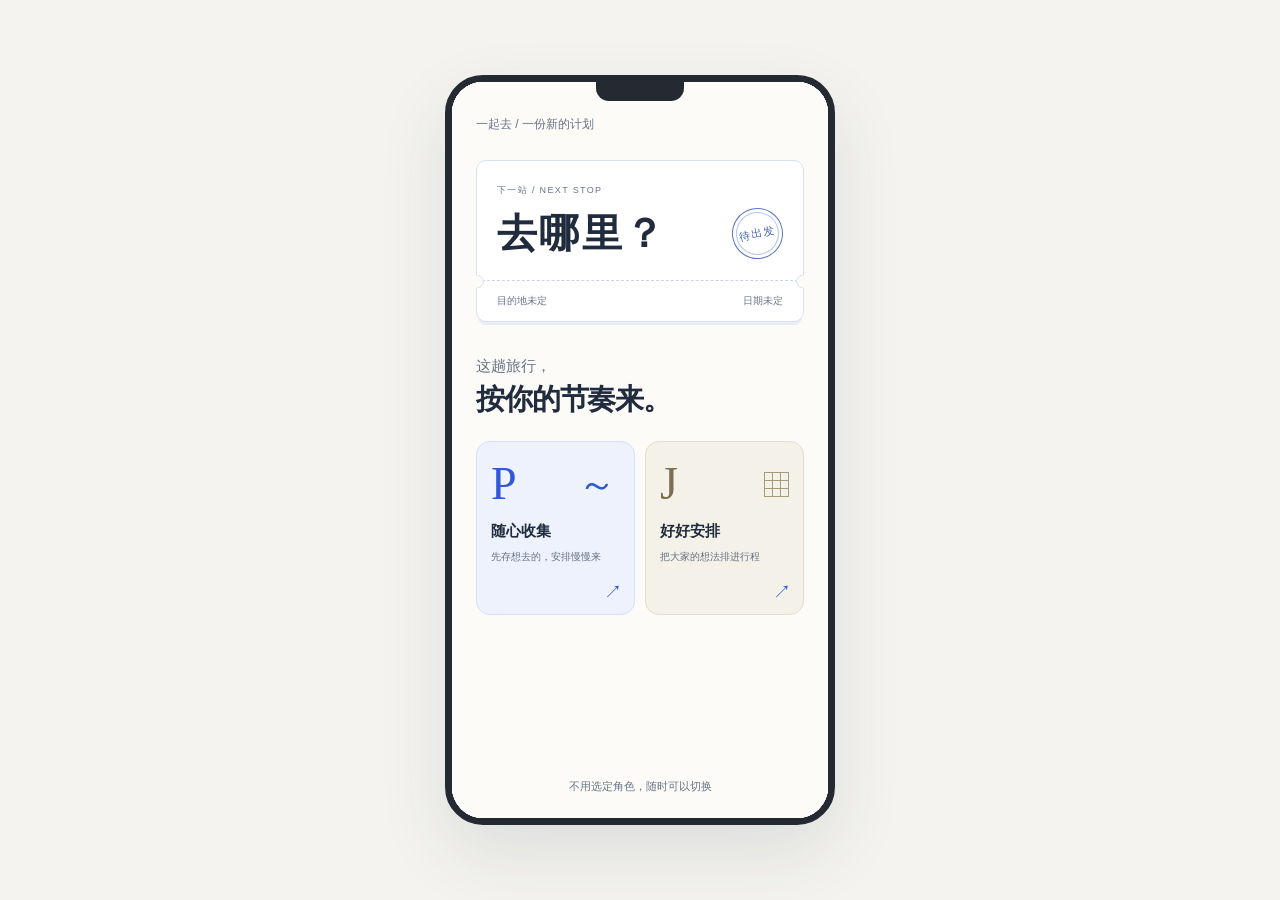
==== demo/yiqi/animation-embed.html @ e72c4ee9 "一起去衍生模块：操作动画嵌入 + 交互流程SVG" ====
<!doctype html>
<html lang="zh-CN">
<head>
  <meta charset="utf-8">
  <meta name="viewport" content="width=device-width, initial-scale=1">
  <meta name="theme-color" content="#f4f3ef">
  <title>一起去 · 操作动画</title>
  <style>
    * { box-sizing: border-box; }
    body {
      margin: 0;
      min-height: 100vh;
      display: grid;
      place-items: center;
      padding: 16px;
      background: #f4f3ef;
      font-family: -apple-system, BlinkMacSystemFont, "PingFang SC", "Microsoft YaHei", sans-serif;
    }
    .device {
      position: relative;
      width: min(390px, 100%);
      height: min(750px, calc(100vh - 32px));
      overflow: hidden;
      border: 7px solid #242932;
      border-radius: 38px;
      background: #fff;
      box-shadow: 0 28px 70px #2533561c;
    }
    .device::before {
      position: absolute;
      z-index: 5;
      top: 0;
      left: 50%;
      width: 88px;
      height: 19px;
      border-radius: 0 0 13px 13px;
      background: #242932;
      transform: translateX(-50%);
      content: "";
    }
    iframe { display: block; width: 100%; height: 100%; border: 0; pointer-events: none; }
    .load-note {
      position: absolute;
      z-index: 7;
      inset: 0;
      display: grid;
      place-content: center;
      padding: 26px;
      background: white;
      color: #687387;
      font-size: 13px;
      line-height: 1.8;
      text-align: center;
    }
    [hidden] { display: none !important; }
    @media (prefers-reduced-motion: reduce) { * { animation: none !important; transition: none !important; } }
  </style>
</head>
<body>
  <div class="device">
    <iframe id="product" title="一起去实际产品操作演示" tabindex="-1"></iframe>
    <div class="load-note" id="load-note">正在准备空白计划…</div>
  </div>
  <script>
    const frame = document.querySelector('#product');
    const loadNote = document.querySelector('#load-note');
    const reducedMotion = window.matchMedia('(prefers-reduced-motion: reduce)');
    let controller;
    let speed = 1;
    let doc;
    let cursor;
    let focusBox;
    let cursorPoint = { x: 180, y: 300 };

    function animate(duration, update, signal) {
      return new Promise((resolve, reject) => {
        let elapsed = 0;
        let last = performance.now();
        let request;
        const abort = () => { cancelAnimationFrame(request); reject(new DOMException('Cancelled', 'AbortError')); };
        if (signal.aborted) { abort(); return; }
        signal.addEventListener('abort', abort, { once: true });
        const tick = (now) => {
          const delta = Math.min(now - last, 80);
          last = now;
          if (!document.hidden) {
            elapsed += delta * speed;
            update?.(Math.min(1, elapsed / duration));
          }
          if (elapsed >= duration) { signal.removeEventListener('abort', abort); resolve(); }
          else request = requestAnimationFrame(tick);
        };
        request = requestAnimationFrame(tick);
      });
    }
    const wait = (duration, signal) => animate(duration, null, signal);

    function positionCursor(point) {
      cursorPoint = point;
      cursor.style.left = `${point.x}px`;
      cursor.style.top = `${point.y}px`;
    }

    async function moveCursor(point, signal) {
      const start = { ...cursorPoint };
      cursor.style.opacity = '1';
      await animate(reducedMotion.matches ? 50 : 550, (t) => {
        const eased = t * t * (3 - 2 * t);
        positionCursor({ x: start.x + (point.x - start.x) * eased, y: start.y + (point.y - start.y) * eased });
      }, signal);
    }

    async function reveal(element, signal) {
      element.scrollIntoView({ block: 'nearest', inline: 'nearest', behavior: 'instant' });
      await wait(350, signal);
      const rect = element.getBoundingClientRect();
      return { x: rect.x + rect.width / 2, y: rect.y + rect.height / 2 };
    }

    async function highlight(element, signal, duration = 1500) {
      await reveal(element, signal);
      const rect = element.getBoundingClientRect();
      Object.assign(focusBox.style, { left: `${rect.left - 3}px`, top: `${rect.top - 3}px`, width: `${rect.width + 6}px`, height: `${rect.height + 6}px`, opacity: '1' });
      await wait(duration, signal);
      focusBox.style.opacity = '0';
    }

    async function click(selector, signal) {
      const element = doc.querySelector(selector);
      if (!element) throw new Error(`找不到演示操作：${selector}`);
      await moveCursor(await reveal(element, signal), signal);
      cursor.classList.add('pressed');
      await wait(180, signal);
      element.click();
      cursor.classList.remove('pressed');
      await wait(600, signal);
    }

    function pointer(target, type, point) {
      target.dispatchEvent(new frame.contentWindow.PointerEvent(type, {
        bubbles: true, cancelable: true, pointerId: 7, pointerType: 'mouse', isPrimary: true,
        button: 0, buttons: type === 'pointerup' ? 0 : 1, clientX: point.x, clientY: point.y
      }));
    }

    async function drag(source, destination, signal) {
      await moveCursor(await reveal(source, signal), signal);
      pointer(source, 'pointerdown', cursorPoint);
      cursor.classList.add('pressed');
      await wait(350, signal);
      const start = { ...cursorPoint };
      await animate(reducedMotion.matches ? 80 : 1700, (t) => {
        const eased = t * t * (3 - 2 * t);
        const point = { x: start.x + (destination.x - start.x) * eased, y: start.y + (destination.y - start.y) * eased };
        positionCursor(point);
        pointer(doc, 'pointermove', point);
      }, signal);
      await wait(450, signal);
      pointer(doc, 'pointerup', destination);
      cursor.classList.remove('pressed');
      await wait(800, signal);
    }

    async function run(signal) {
      await wait(1800, signal);
      await click('[data-entry-mode="p"]', signal);
      await wait(1800, signal);
      await click('.drop-zone', signal);
      await click('#idea-input', signal);
      const input = doc.querySelector('#idea-input');
      for (const letter of '人民公园') {
        input.value += letter;
        input.dispatchEvent(new frame.contentWindow.Event('input', { bubbles: true }));
        await wait(260, signal);
      }
      await wait(600, signal);
      await click('#save-idea', signal);
      await highlight(doc.querySelector('.inspiration-chip'), signal);
      await click('[data-mode="j"]', signal);
      await highlight(doc.querySelector('#idea-pool'), signal, 1700);
      const source = doc.querySelector('#place-list .drag-item');
      await reveal(source, signal);
      const slot = doc.querySelector('.schedule-slot[data-day="0"][data-period="下午"]');
      const rect = slot.getBoundingClientRect();
      await drag(source, { x: rect.x + rect.width / 2, y: rect.y + 13 }, signal);
      if (!slot.contains(source)) throw new Error('卡片没有落入目标课表格');
      await highlight(source, signal, 1000);
      const handle = source.querySelector('.resize-handle');
      const handlePoint = await reveal(handle, signal);
      await drag(handle, { x: handlePoint.x, y: handlePoint.y + 34 }, signal);
      if (source.dataset.span !== '1.5') throw new Error('卡片时长未更新');
      await highlight(source, signal, 1400);
      await click('[data-mode="p"]', signal);
      await highlight(doc.querySelector('[data-day-summary="0"]'), signal, 2500);
      cursor.style.opacity = '0';
    }

    function loadFrame(signal) {
      return new Promise((resolve, reject) => {
        const cleanup = () => { clearTimeout(timeout); frame.removeEventListener('load', loaded); signal.removeEventListener('abort', aborted); };
        const aborted = () => { cleanup(); reject(new DOMException('Cancelled', 'AbortError')); };
        const loaded = () => {
          cleanup();
          try {
            doc = frame.contentDocument;
            if (!doc?.querySelector('.drop-zone')) throw new Error('请通过 HTTP 服务打开此动画，并将 index.html 放在同一目录。');
            const style = doc.createElement('style');
            style.textContent = '.screen-content{padding-top:34px!important}.demo-cursor{position:fixed;z-index:150;width:23px;height:23px;margin:-11px 0 0 -11px;border:2px solid #3158d5;border-radius:50%;background:#ffffffb3;box-shadow:0 0 0 6px #3158d51c;pointer-events:none;opacity:0}.demo-cursor.pressed{background:#3158d580;box-shadow:0 0 0 9px #3158d520}.demo-focus{position:fixed;z-index:140;border:2px solid #3158d5;border-radius:12px;box-shadow:0 0 0 5px #3158d510;pointer-events:none;opacity:0}';
            doc.head.appendChild(style);
            cursor = doc.createElement('div');
            cursor.className = 'demo-cursor';
            cursor.setAttribute('aria-hidden', 'true');
            focusBox = doc.createElement('div');
            focusBox.className = 'demo-focus';
            focusBox.setAttribute('aria-hidden', 'true');
            doc.body.append(cursor, focusBox);
            cursorPoint = { x: frame.clientWidth / 2, y: 300 };
            resolve();
          } catch (error) { reject(error); }
        };
        const timeout = setTimeout(() => { cleanup(); reject(new Error('产品页面加载超时，请重试。')); }, 10000);
        frame.addEventListener('load', loaded);
        signal.addEventListener('abort', aborted, { once: true });
        frame.src = `index.html?state=empty&embed=1&run=${Date.now()}`;
      });
    }

    async function loop() {
      controller?.abort();
      controller = new AbortController();
      const { signal } = controller;
      loadNote.hidden = false;
      loadNote.textContent = '正在准备空白计划…';
      try {
        await loadFrame(signal);
        if (signal.aborted) return;
        loadNote.hidden = true;
        await run(signal);
        if (signal.aborted) return;
        await wait(2600, signal);
      } catch (error) {
        if (error.name === 'AbortError' || signal.aborted) return;
        loadNote.hidden = false;
        loadNote.textContent = error.message;
        return;
      }
      loop();
    }

    window.addEventListener('pagehide', () => controller?.abort());
    loop();
  </script>
</body>
</html>
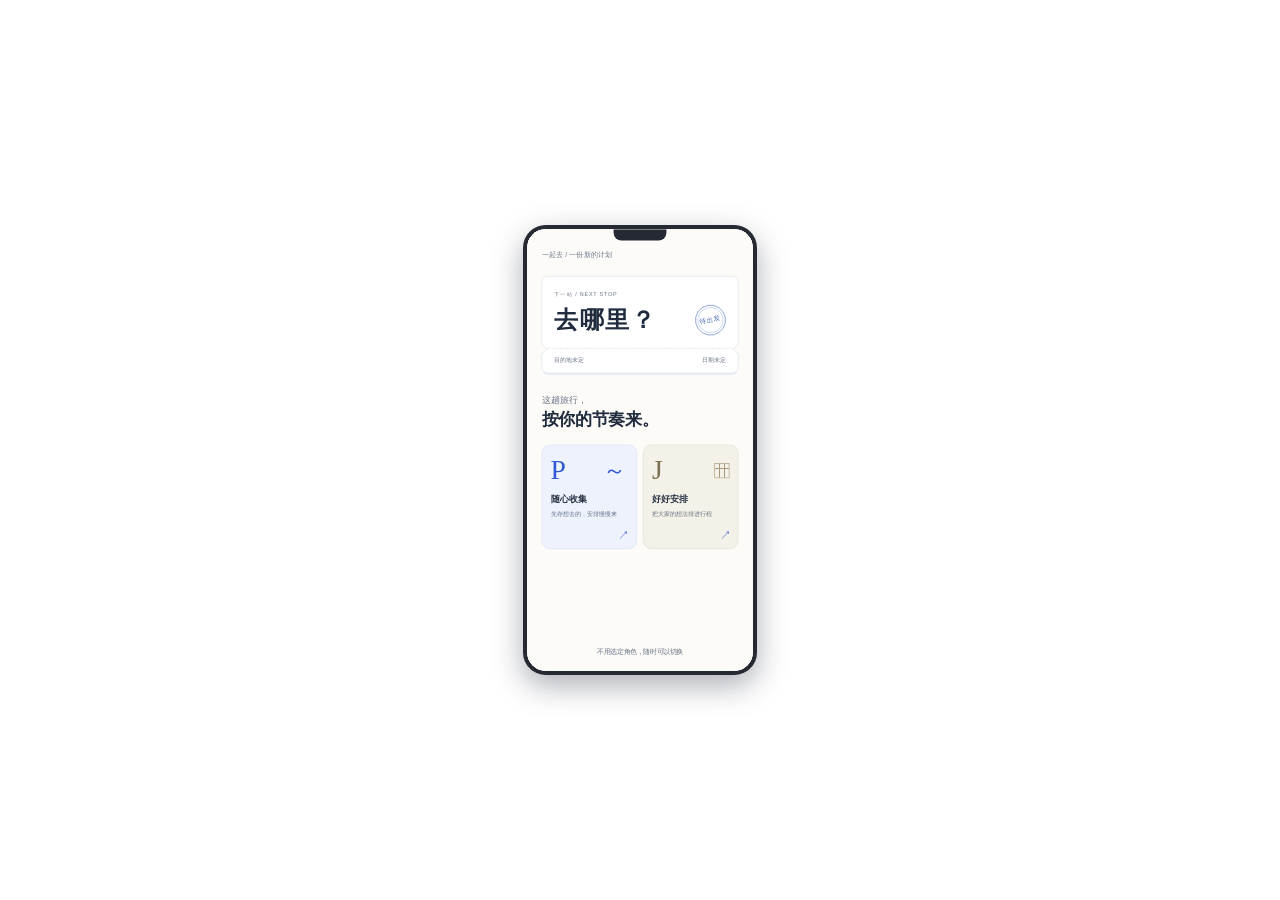
==== commit 160b1a64: "一起去动画：缩至60% + 背景透明" ====
--- a/demo/yiqi/animation-embed.html
+++ b/demo/yiqi/animation-embed.html
@@ -7,24 +7,25 @@
   <title>一起去 · 操作动画</title>
   <style>
     * { box-sizing: border-box; }
+    html, body { background: transparent; }
     body {
       margin: 0;
       min-height: 100vh;
       display: grid;
       place-items: center;
-      padding: 16px;
-      background: #f4f3ef;
       font-family: -apple-system, BlinkMacSystemFont, "PingFang SC", "Microsoft YaHei", sans-serif;
     }
     .device {
       position: relative;
-      width: min(390px, 100%);
-      height: min(750px, calc(100vh - 32px));
+      width: 390px;
+      height: 750px;
       overflow: hidden;
       border: 7px solid #242932;
       border-radius: 38px;
       background: #fff;
-      box-shadow: 0 28px 70px #2533561c;
+      box-shadow: 0 18px 50px rgba(20, 30, 50, 0.35);
+      transform: scale(0.6);
+      transform-origin: center center;
     }
     .device::before {
       position: absolute;
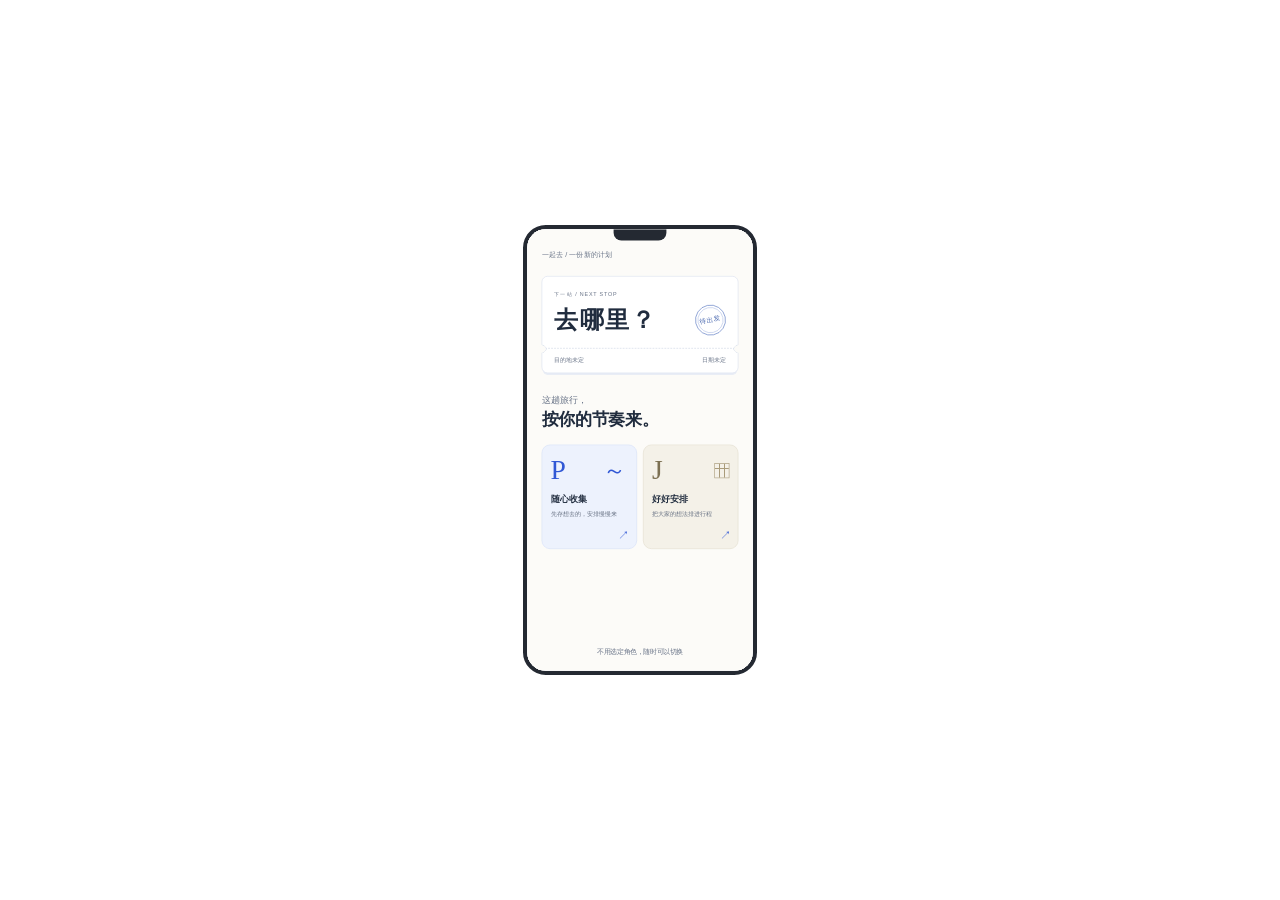
==== commit 605d95ae: "一起去动画：修复滚动，手机完整贴合展示" ====
--- a/demo/yiqi/animation-embed.html
+++ b/demo/yiqi/animation-embed.html
@@ -7,13 +7,21 @@
   <title>一起去 · 操作动画</title>
   <style>
     * { box-sizing: border-box; }
-    html, body { background: transparent; }
+    html, body {
+      margin: 0;
+      height: 100%;
+      overflow: hidden;
+      background: transparent;
+    }
     body {
-      margin: 0;
-      min-height: 100vh;
       display: grid;
       place-items: center;
       font-family: -apple-system, BlinkMacSystemFont, "PingFang SC", "Microsoft YaHei", sans-serif;
+    }
+    .stage {
+      width: 234px;
+      height: 450px;
+      overflow: hidden;
     }
     .device {
       position: relative;
@@ -23,9 +31,8 @@
       border: 7px solid #242932;
       border-radius: 38px;
       background: #fff;
-      box-shadow: 0 18px 50px rgba(20, 30, 50, 0.35);
       transform: scale(0.6);
-      transform-origin: center center;
+      transform-origin: top left;
     }
     .device::before {
       position: absolute;
@@ -58,9 +65,11 @@
   </style>
 </head>
 <body>
-  <div class="device">
-    <iframe id="product" title="一起去实际产品操作演示" tabindex="-1"></iframe>
-    <div class="load-note" id="load-note">正在准备空白计划…</div>
+  <div class="stage">
+    <div class="device">
+      <iframe id="product" title="一起去实际产品操作演示" tabindex="-1"></iframe>
+      <div class="load-note" id="load-note">正在准备空白计划…</div>
+    </div>
   </div>
   <script>
     const frame = document.querySelector('#product');
